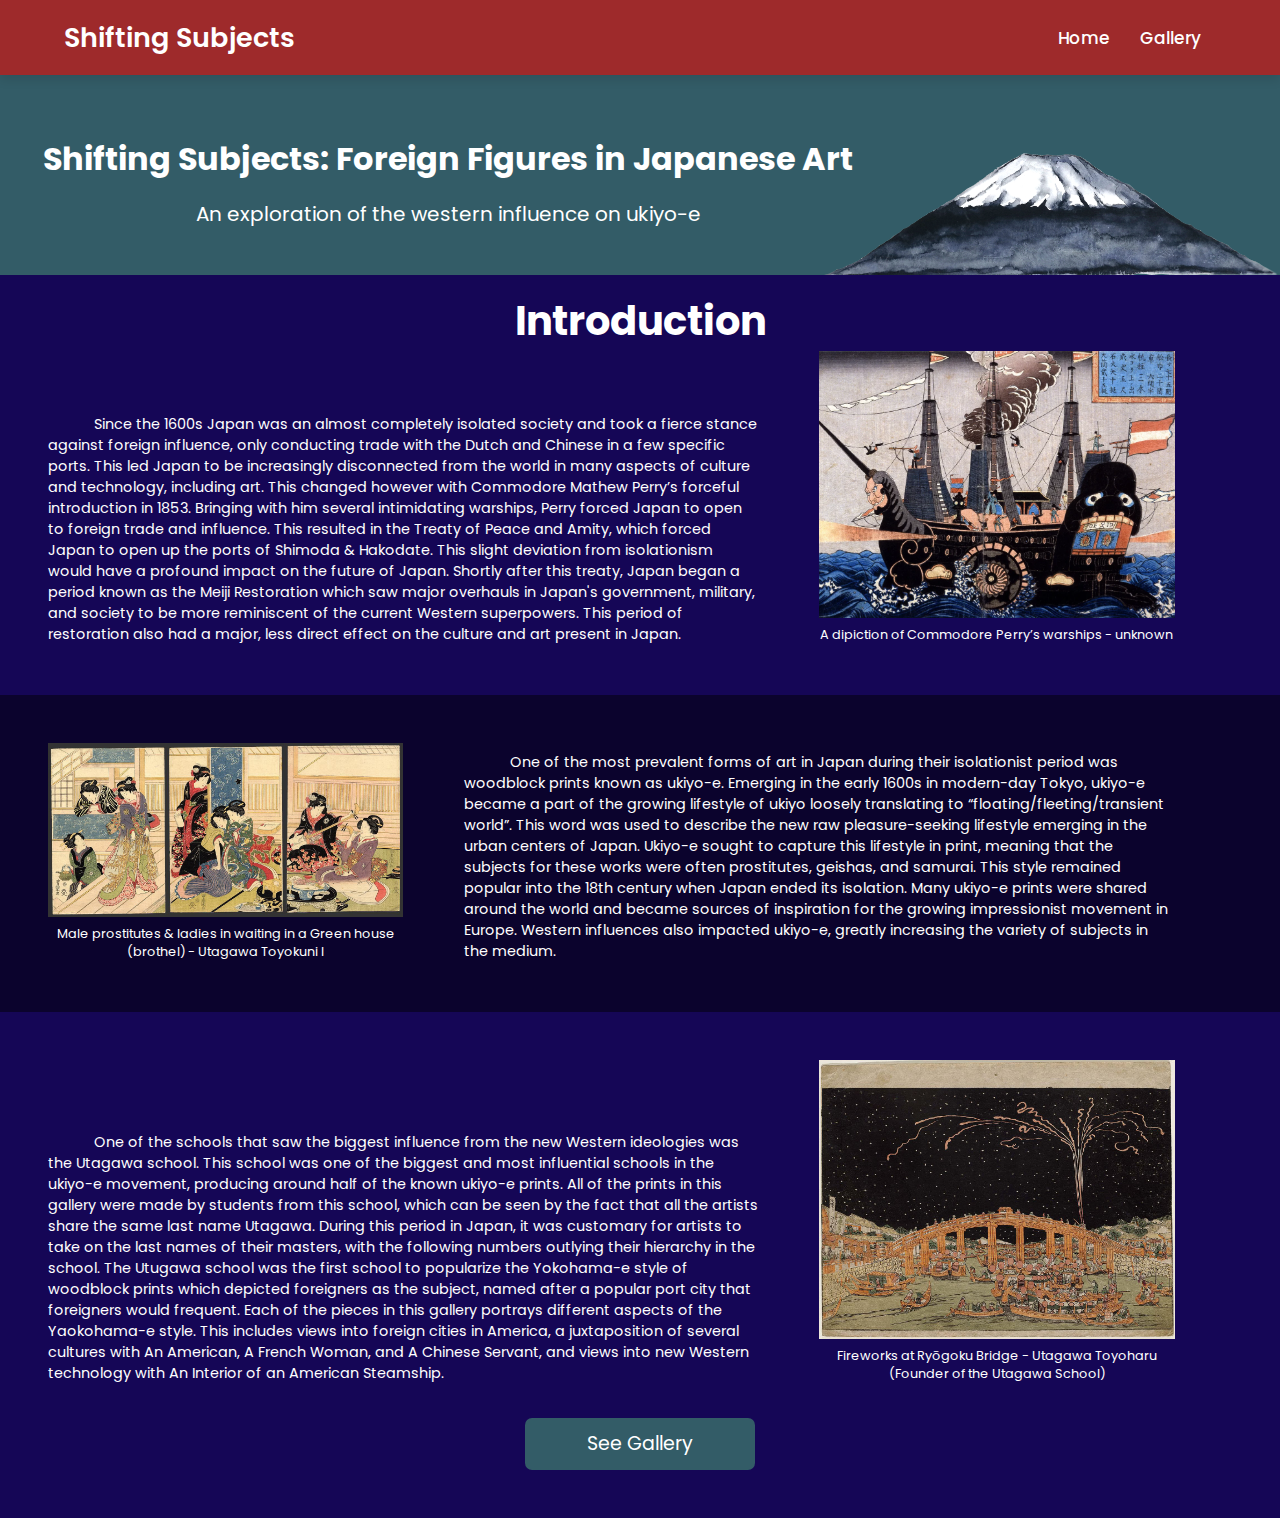
==== index.html @ fc2705c5 "Initial commit" ====
<!DOCTYPE html>
<html lang="en" dir="ltr">
  <head>
   <meta charset="UTF-8">
   <title>WIP</title>
 <link rel="stylesheet" href="main.css">
  <!-- Fontawesome CDN Link -->
    <link rel="stylesheet" href="https://cdnjs.cloudflare.com/ajax/libs/font-awesome/5.15.2/css/all.min.css"/>
     <meta name="viewport" content="width=device-width, initial-scale=1.0">
   </head>
<body>
  <nav>
    <div class="navbar">
      <div class="logo"><a href="index.html">Shifting Subjects</a></div>
      <ul class="menu">
        <li><a href="index.html">Home</a></li>
        <li><a href="gallery.html">Gallery</a></li>
      </ul>
      </div>
  </nav>

  <div class="mainContent">
    <div class="pageTitle">
        <div class="pageTitleText">
          <div class="pageTitleMainText">
            Shifting Subjects: Foreign Figures in Japanese Art
          </div>
          <div class="pageTitleSubText">
            An exploration of the western influence on ukiyo-e
          </div>
        </div>
        <div class="titleImageWrapper">
          <img src="fuji.png">
        </div>
    </div>
    <div class="pageBody" style="padding-top: 1rem; background-color: #150656;">
      <div class="pageBodyTitle">
        Introduction
      </div>
      <div class="pageBodyText">
        &emsp;&emsp;&emsp; Since the 1600s Japan was an almost completely isolated society and took a fierce stance against foreign influence, only conducting trade with the Dutch and Chinese in a few specific ports. This led Japan to be increasingly disconnected from the world in many aspects of culture and technology, including art. This changed however with Commodore Mathew Perry’s forceful introduction in 1853. Bringing with him several intimidating warships, Perry forced Japan to open to foreign trade and influence. This resulted in the Treaty of Peace and Amity, which forced Japan to open up the ports of Shimoda & Hakodate. This slight deviation from isolationism would have a profound impact on the future of Japan. Shortly after this treaty, Japan began a period known as the Meiji Restoration which saw major overhauls in Japan's government, military, and society to be more reminiscent of the current Western superpowers. This period of restoration also had a major, less direct effect on the culture and art present in Japan.
      </div>
      <div class="pageBodyImage" style="margin-left: 3.5rem;">
        <img src="warship.png">
        <div class="imageCaption">A dipiction of Commodore Perry’s warships - unknown</div>

      </div>
    </div>
    <div class="pageBody" style="background-color: #0B032D;">
      <div class="pageBodyImage" style="margin-right: 3.5rem;">
        <img src="Ukiyo.jpg">
        <div class="imageCaption">Male prostitutes & ladies in waiting in a Green house (brothel) - Utagawa Toyokuni I</div>
      </div>
      <div class="pageBodyText">
        &emsp;&emsp;&emsp; One of the most prevalent forms of art in Japan during their isolationist period was woodblock prints known as ukiyo-e. Emerging in the early 1600s in modern-day Tokyo, ukiyo-e became a part of the growing lifestyle of ukiyo loosely translating to “floating/fleeting/transient world”. This word was used to describe the new raw pleasure-seeking lifestyle emerging in the urban centers of Japan. Ukiyo-e sought to capture this lifestyle in print, meaning that the subjects for these works were often prostitutes, geishas, and samurai. This style remained popular into the 18th century when Japan ended its isolation. Many ukiyo-e prints were shared around the world and became sources of inspiration for the growing impressionist movement in Europe. Western influences also impacted ukiyo-e, greatly increasing the variety of subjects in the medium.
      </div>
    </div>
    <div class="pageBody" style="background-color: #150656;">
      <div class="pageBodyText">
        &emsp;&emsp;&emsp; One of the schools that saw the biggest influence from the new Western ideologies was the Utagawa school. This school was one of the biggest and most influential schools in the ukiyo-e movement, producing around half of the known ukiyo-e prints. All of the prints in this gallery were made by students from this school, which can be seen by the fact that all the artists share the same last name Utagawa. During this period in Japan, it was customary for artists to take on the last names of their masters, with the following numbers outlying their hierarchy in the school. The Utugawa school was the first school to popularize the Yokohama-e style of woodblock prints which depicted foreigners as the subject, named after a popular port city that foreigners would frequent. Each of the pieces in this gallery portrays different aspects of the Yaokohama-e style. This includes views into foreign cities in America, a juxtaposition of several cultures with An American, A French Woman, and A Chinese Servant, and views into new Western technology with An Interior of an American Steamship.
      </div>
      <div class="pageBodyImage" style="margin-left: 3.5rem;">
        <img src="fireworks.jpg">
        <div class="imageCaption">Fireworks at Ryōgoku Bridge - Utagawa Toyoharu (Founder of the Utagawa School)</div>
      </div>
      <a href="gallery.html" style="display: flex; justify-content: center; text-decoration: none;">
        <div class="galleryButton">
          See Gallery
        </div>
      </a>
      </div>
    </div>
    
  </div>

<style>
  .imageCaption {
    font-size: 0.8rem;
    text-align: center;
  }
  
  .galleryButton {
    background-color: #335c67;
    color: white;
    border-radius: 7px;
    font-size: 1.1875rem;
    line-height: 1.25rem;
    padding: 1rem 2.375rem;
    margin-bottom: 0;
    width: 14.375rem;
    text-align: center;
    margin-top: 2rem;
  }

  .pageBodyText {
    color: white;
    font-size: 0.9rem;
    width: 60%;
    display: inline-block;
  }
  .pageBodyImage {
    width: 30%;
    display: inline-block;
    z-index: 4;
  }
  .pageBodyImage img {
    max-width: 100%;
  }
  .pageBodyTitle {
    font-size: 2.5rem;
    color: white;
    font-weight: bold;
    text-align: center;
  }

  .pageBody {
    padding: 3rem;
  }

  .pageTitle {
    text-align: center;
    font-weight: bold;
    background-color: #335c67;
    height: 200px;
    position: relative;
    z-index: 0;
  }

  .titleImageWrapper {
    position: absolute;
    right: 0;
    bottom: -8px;
    width: 475px;
  }
  .titleImageWrapper img {
    max-width: 100%;
  }
  .pageTitleMainText{
    font-size: 2rem;
  }
  .pageTitleSubText {
    font-size: 1.25rem;
    font-weight: normal;
    margin-top: 1rem;
  }
  .pageTitleText {
    float: left;
    width: 70%;
    position: absolute;
    top: 30%;
  }
</style>
---- main.css ----
@import url('https://fonts.googleapis.com/css2?family=Poppins:wght@200;300;400;500;600;700&display=swap');
*{
  margin: 0;
  padding: 0;
  box-sizing: border-box;
  font-family: 'Poppins', sans-serif;
}
nav{
 position: fixed;
 left: 0;
 top: 0;
 width: 100%;
 height: 75px;
 background: #9E2A2B;
 box-shadow: 0 5px 10px rgba(0, 0, 0, 0.1);
 z-index: 5;
}
nav .navbar{
 display: flex;
 align-items: center;
 justify-content: space-between;
 height: 100%;
 max-width: 90%;
 background: #9E2A2B;
 margin: auto;
}
nav .navbar .logo a{
  color: #fff;
  font-size: 27px;
  font-weight: 600;
  text-decoration: none;
}
nav .navbar .menu{
  display: flex;
}
.navbar .menu li{
  list-style: none;
  margin: 0 15px;
}
.navbar .menu li a{
  color: #fff;
  font-size: 17px;
  font-weight: 500;
  text-decoration: none;
}
section{
  display: flex;
  height: 100vh;
  width: 100%;
  align-items: center;
  justify-content: center;
  color: #96c7e8;
  font-size: 70px;
}
.button a{
  position: fixed;
  bottom: 20px;
  right: 20px;
  color: #fff;
  background: #2980b9;
  padding: 7px 12px;;
  font-size: 18px;
  border-radius: 6px;
  box-shadow: rgba(0, 0, 0, 0.15);
}

body {
  background-color: #335c67;
}

.mainContent {
  margin-top: 4.7rem;
  font-size: 20px;
  color: white;
  }
  

  .imgSubtitle {
    font-size: 12px;
}
.imgWrapper {
    text-align: center;
    margin: 1rem;
}
.imgContainer img {
    width: 100%;

}
.imgContainer {
  width: 45%;
  display: inline-block;
  margin-left: 1rem;
}
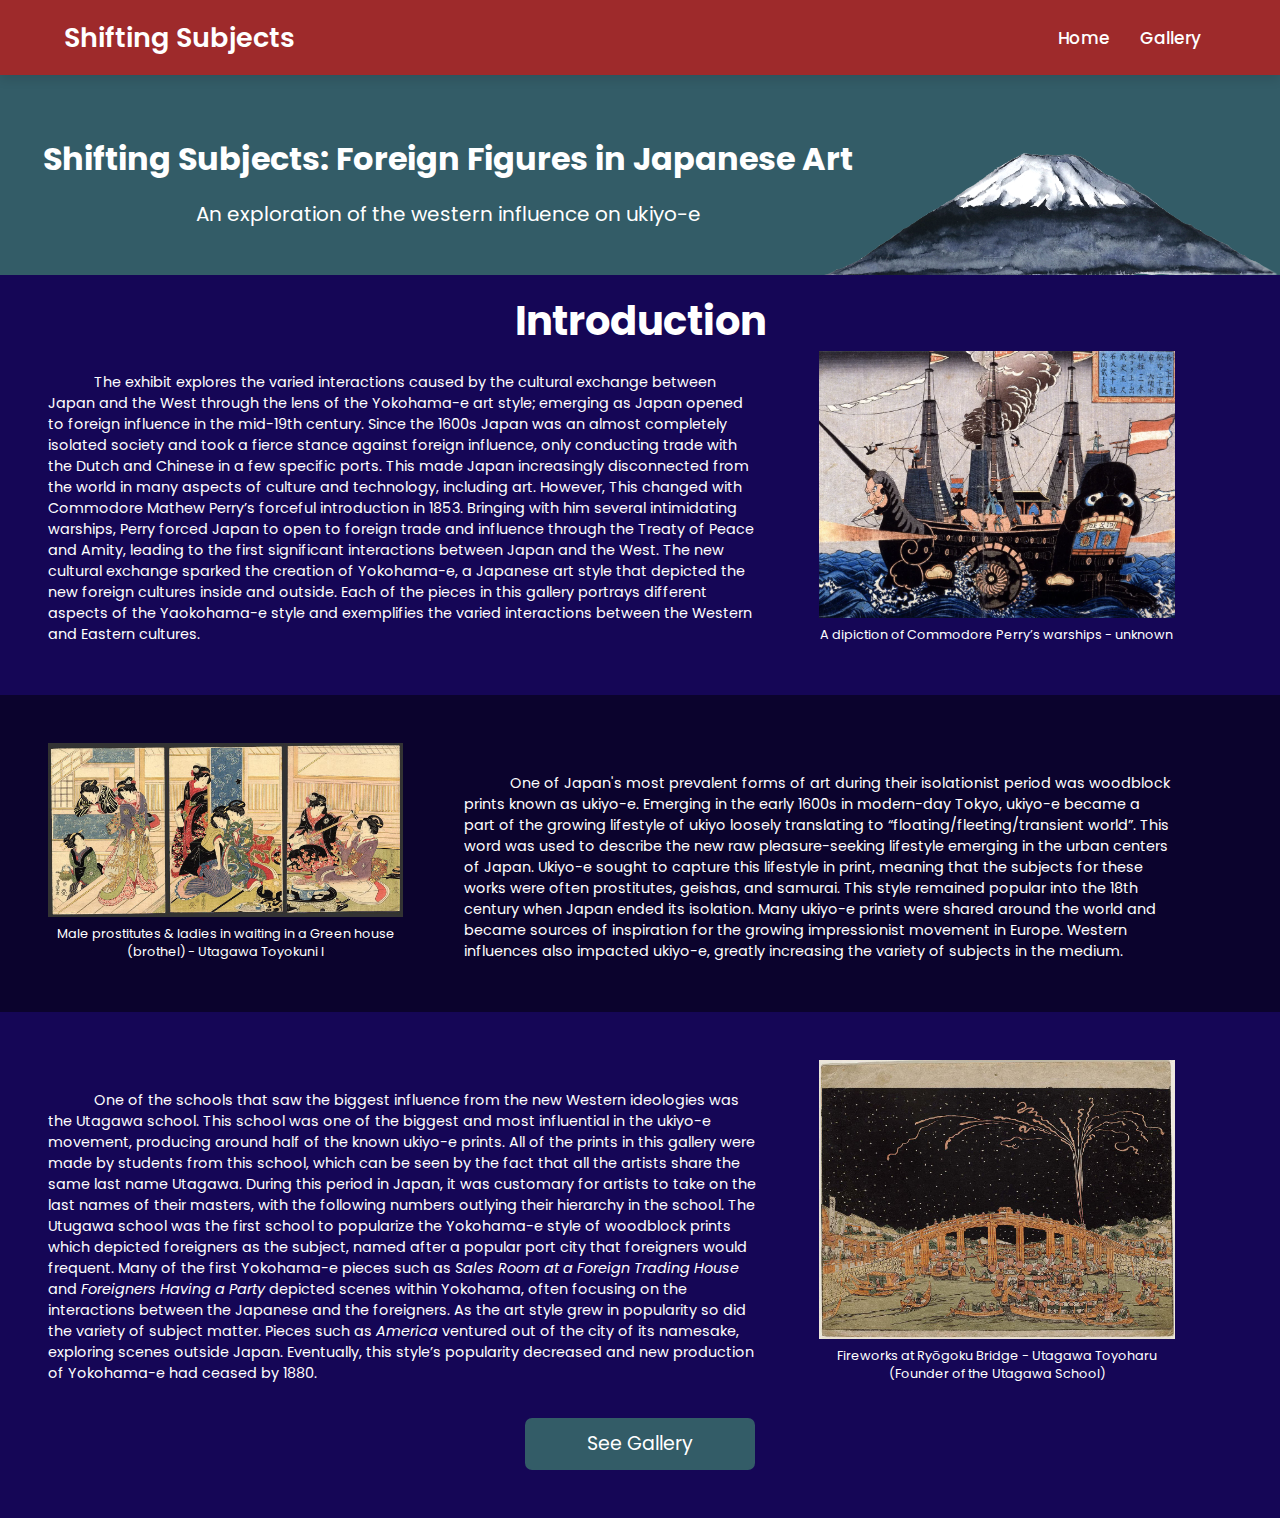
==== commit 212be669: "Update Final" ====
--- a/index.html
+++ b/index.html
@@ -2,8 +2,9 @@
 <html lang="en" dir="ltr">
   <head>
    <meta charset="UTF-8">
-   <title>WIP</title>
+   <title>Shifting Subjects</title>
  <link rel="stylesheet" href="main.css">
+
   <!-- Fontawesome CDN Link -->
     <link rel="stylesheet" href="https://cdnjs.cloudflare.com/ajax/libs/font-awesome/5.15.2/css/all.min.css"/>
      <meta name="viewport" content="width=device-width, initial-scale=1.0">
@@ -37,8 +38,8 @@
       <div class="pageBodyTitle">
         Introduction
       </div>
-      <div class="pageBodyText">
-        &emsp;&emsp;&emsp; Since the 1600s Japan was an almost completely isolated society and took a fierce stance against foreign influence, only conducting trade with the Dutch and Chinese in a few specific ports. This led Japan to be increasingly disconnected from the world in many aspects of culture and technology, including art. This changed however with Commodore Mathew Perry’s forceful introduction in 1853. Bringing with him several intimidating warships, Perry forced Japan to open to foreign trade and influence. This resulted in the Treaty of Peace and Amity, which forced Japan to open up the ports of Shimoda & Hakodate. This slight deviation from isolationism would have a profound impact on the future of Japan. Shortly after this treaty, Japan began a period known as the Meiji Restoration which saw major overhauls in Japan's government, military, and society to be more reminiscent of the current Western superpowers. This period of restoration also had a major, less direct effect on the culture and art present in Japan.
+      <div class="pageBodyText"> 
+        &emsp;&emsp;&emsp; The exhibit explores the varied interactions caused by the cultural exchange between Japan and the West through the lens of the Yokohama-e art style; emerging as Japan opened to foreign influence in the mid-19th century. Since the 1600s Japan was an almost completely isolated society and took a fierce stance against foreign influence, only conducting trade with the Dutch and Chinese in a few specific ports. This made Japan increasingly disconnected from the world in many aspects of culture and technology, including art. However, This changed with Commodore Mathew Perry’s forceful introduction in 1853. Bringing with him several intimidating warships, Perry forced Japan to open to foreign trade and influence through the Treaty of Peace and Amity, leading to the first significant interactions between Japan and the West. The new cultural exchange sparked the creation of Yokohama-e, a Japanese art style that depicted the new foreign cultures inside and outside. Each of the pieces in this gallery portrays different aspects of the Yaokohama-e style and exemplifies the varied interactions between the Western and Eastern cultures.
       </div>
       <div class="pageBodyImage" style="margin-left: 3.5rem;">
         <img src="warship.png">
@@ -52,12 +53,12 @@
         <div class="imageCaption">Male prostitutes & ladies in waiting in a Green house (brothel) - Utagawa Toyokuni I</div>
       </div>
       <div class="pageBodyText">
-        &emsp;&emsp;&emsp; One of the most prevalent forms of art in Japan during their isolationist period was woodblock prints known as ukiyo-e. Emerging in the early 1600s in modern-day Tokyo, ukiyo-e became a part of the growing lifestyle of ukiyo loosely translating to “floating/fleeting/transient world”. This word was used to describe the new raw pleasure-seeking lifestyle emerging in the urban centers of Japan. Ukiyo-e sought to capture this lifestyle in print, meaning that the subjects for these works were often prostitutes, geishas, and samurai. This style remained popular into the 18th century when Japan ended its isolation. Many ukiyo-e prints were shared around the world and became sources of inspiration for the growing impressionist movement in Europe. Western influences also impacted ukiyo-e, greatly increasing the variety of subjects in the medium.
+        &emsp;&emsp;&emsp; One of Japan's most prevalent forms of art during their isolationist period was woodblock prints known as ukiyo-e. Emerging in the early 1600s in modern-day Tokyo, ukiyo-e became a part of the growing lifestyle of ukiyo loosely translating to “floating/fleeting/transient world”. This word was used to describe the new raw pleasure-seeking lifestyle emerging in the urban centers of Japan. Ukiyo-e sought to capture this lifestyle in print, meaning that the subjects for these works were often prostitutes, geishas, and samurai. This style remained popular into the 18th century when Japan ended its isolation. Many ukiyo-e prints were shared around the world and became sources of inspiration for the growing impressionist movement in Europe. Western influences also impacted ukiyo-e, greatly increasing the variety of subjects in the medium.
       </div>
     </div>
     <div class="pageBody" style="background-color: #150656;">
       <div class="pageBodyText">
-        &emsp;&emsp;&emsp; One of the schools that saw the biggest influence from the new Western ideologies was the Utagawa school. This school was one of the biggest and most influential schools in the ukiyo-e movement, producing around half of the known ukiyo-e prints. All of the prints in this gallery were made by students from this school, which can be seen by the fact that all the artists share the same last name Utagawa. During this period in Japan, it was customary for artists to take on the last names of their masters, with the following numbers outlying their hierarchy in the school. The Utugawa school was the first school to popularize the Yokohama-e style of woodblock prints which depicted foreigners as the subject, named after a popular port city that foreigners would frequent. Each of the pieces in this gallery portrays different aspects of the Yaokohama-e style. This includes views into foreign cities in America, a juxtaposition of several cultures with An American, A French Woman, and A Chinese Servant, and views into new Western technology with An Interior of an American Steamship.
+        &emsp;&emsp;&emsp; One of the schools that saw the biggest influence from the new Western ideologies was the Utagawa school. This school was one of the biggest and most influential in the ukiyo-e movement, producing around half of the known ukiyo-e prints. All of the prints in this gallery were made by students from this school, which can be seen by the fact that all the artists share the same last name Utagawa. During this period in Japan, it was customary for artists to take on the last names of their masters, with the following numbers outlying their hierarchy in the school. The Utugawa school was the first school to popularize the Yokohama-e style of woodblock prints which depicted foreigners as the subject, named after a popular port city that foreigners would frequent. Many of the first Yokohama-e pieces such as <i>Sales Room at a Foreign Trading House</i> and <i>Foreigners Having a Party</i> depicted scenes within Yokohama, often focusing on the interactions between the Japanese and the foreigners. As the art style grew in popularity so did the variety of subject matter. Pieces such as <i>America</i> ventured out of the city of its namesake, exploring scenes outside Japan. Eventually, this style’s popularity decreased and new production of Yokohama-e had ceased by 1880.
       </div>
       <div class="pageBodyImage" style="margin-left: 3.5rem;">
         <img src="fireworks.jpg">
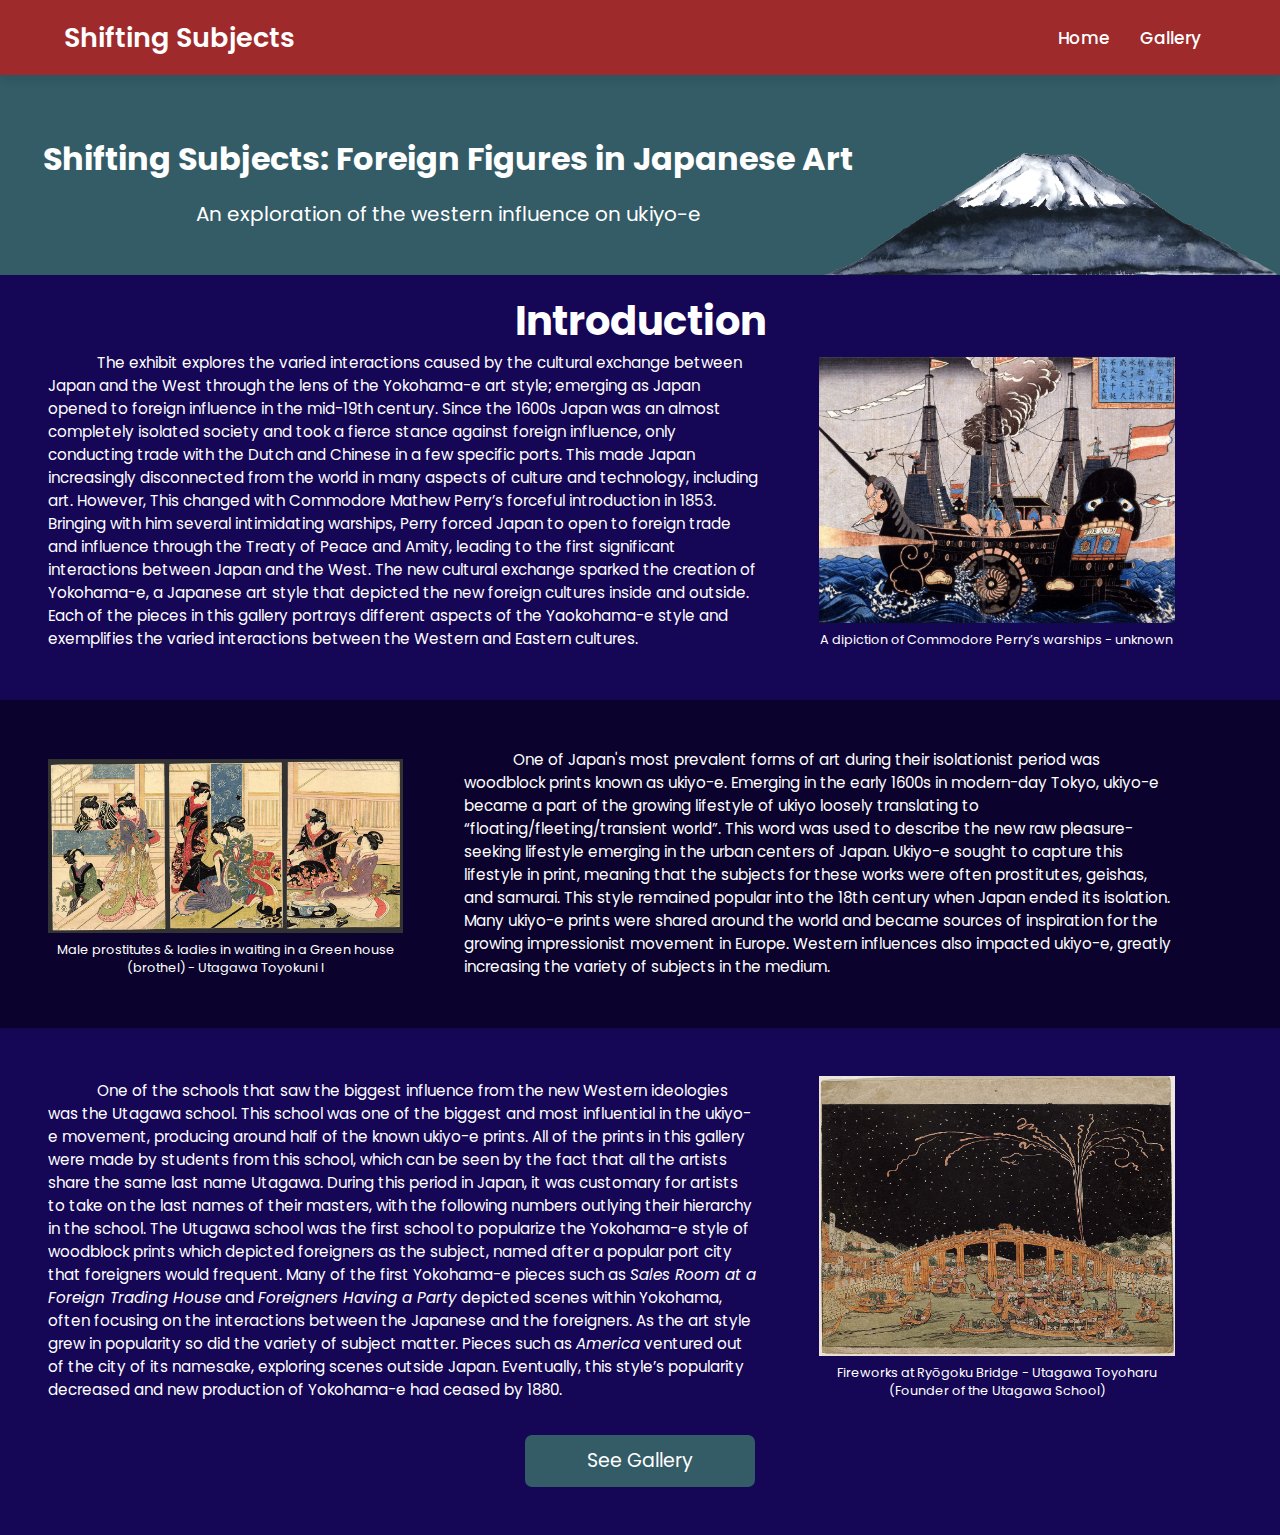
==== commit 36b867a6: "Update Mac Fix" ====
--- a/index.html
+++ b/index.html
@@ -95,7 +95,7 @@
 
   .pageBodyText {
     color: white;
-    font-size: 0.9rem;
+    font-size: 0.95rem;
     width: 60%;
     display: inline-block;
   }
